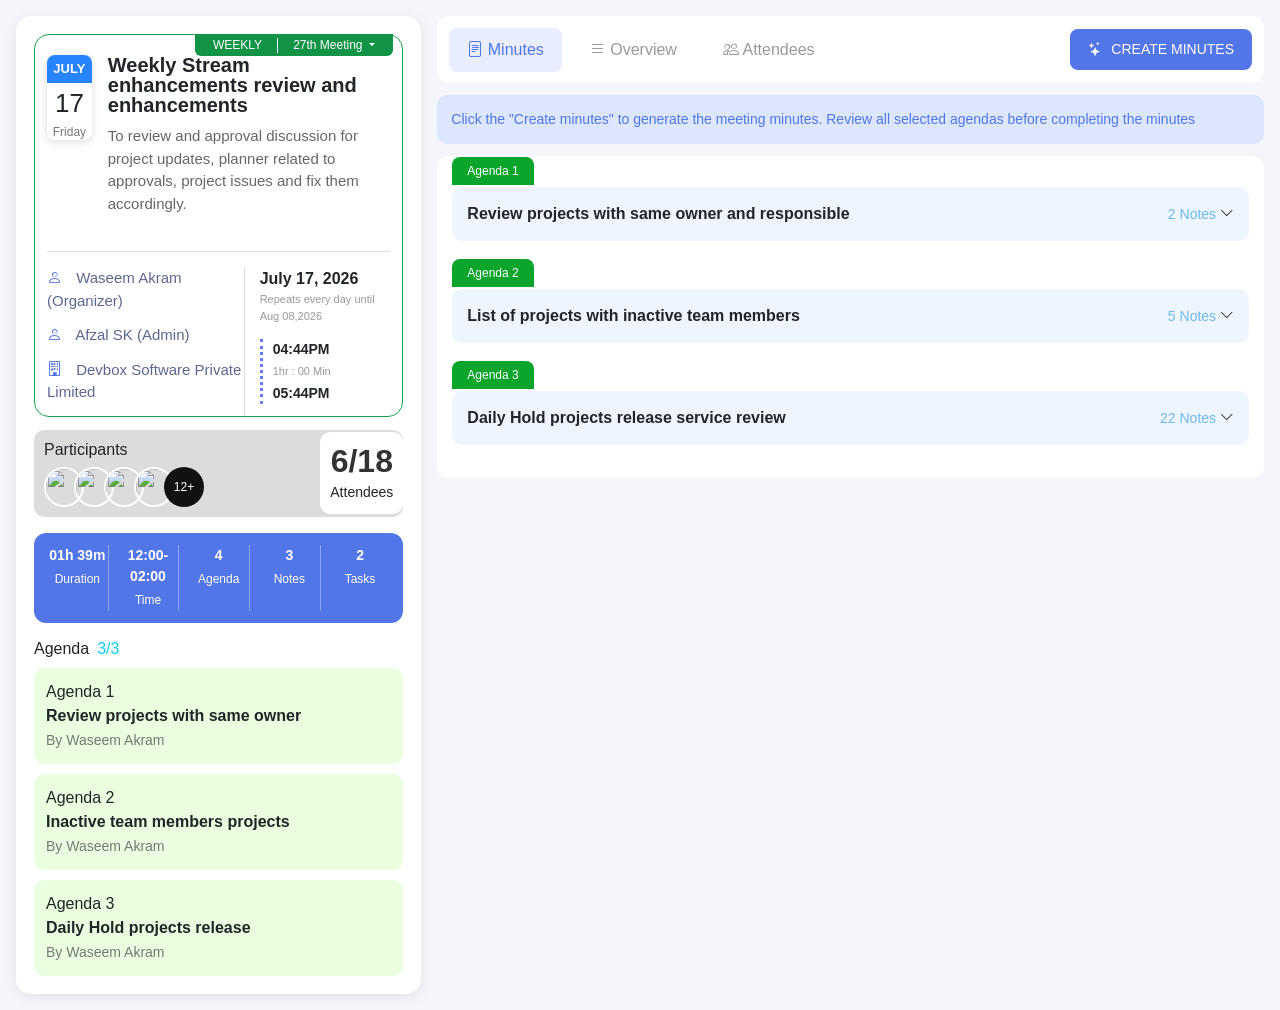
==== devbox/index.html @ 5df0abc2 "Add files via upload" ====
<!doctype html>
<html lang="en">
  <head>
    <meta charset="UTF-8" />
    <meta name="viewport" content="width=device-width, initial-scale=1.0" />

    <title>Meeting Minutes Dashboard</title>

    <!-- Bootstrap -->
    <link
      href="https://cdn.jsdelivr.net/npm/bootstrap@5.3.3/dist/css/bootstrap.min.css"
      rel="stylesheet"
    />

    <!-- Bootstrap Icons -->
    <link
      href="https://cdn.jsdelivr.net/npm/bootstrap-icons@1.11.3/font/bootstrap-icons.css"
      rel="stylesheet"
    />

    <link rel="stylesheet" href="style.css" />
  </head>

  <body>
    <div class="container-fluid p-3">
      <div class="row g-3">
        <!-- ================= LEFT SIDE ================= -->

        <div class="col-lg-4">
          <div class="main-card">
            <!-- Meeting Header -->

            <div class="meeting-card">

  <div class="meeting-top">
    <div class="meeting-tabs">
      <span>WEEKLY</span>
      <i></i>
      <button class="btn btn-success btn-sm dropdown-toggle" data-bs-toggle="dropdown">
        27th Meeting
      </button>

      <ul class="dropdown-menu">
        <li><a class="dropdown-item">24th Meeting</a></li>
        <li><a class="dropdown-item">23rd Meeting</a></li>
        <li><a class="dropdown-item">22nd Meeting</a></li>
        <li><a class="dropdown-item">21st Meeting</a></li>
        <li><a class="dropdown-item">20th Meeting</a></li>
      </ul>
    </div>
  </div>


  <div class="meeting-header d-flex">

    <div class="date-box">
      <span>JULY</span>
      <h3>17</h3>
      <small>Friday</small>
    </div>


    <div class="meeting-content ms-3">

      <h5>
        <b>Weekly Stream enhancements review and enhancements</b>
      </h5>

      <p>
        To review and approval discussion for project updates,
        planner related to approvals, project issues and fix them accordingly.
      </p>

    </div>

  </div>


  <div class="meeting-footer">

    <div class="user-list">

      <p>
        <i class="bi bi-person"></i>
        Waseem Akram (Organizer)
      </p>

      <p>
        <i class="bi bi-person"></i>
        Afzal SK (Admin)
      </p>

      <p>
        <i class="bi bi-building"></i>
        Devbox Software Private Limited
      </p>

    </div>


    <div class="meeting-time">

      <b>July 17, 2026</b>
      <small>Repeats every day until Aug 08,2026</small>

      <div class="timeline">
        <strong>04:44PM</strong>
        <small>1hr : 00 Min</small>
        <strong>05:44PM</strong>
      </div>

    </div>

  </div>

</div>

            

            <!-- Participants -->

            <div class="participant-card">
              <div style="padding: 10px;">
                <h6>Participants</h6>

                <div class="avatars">
                  <img src="https://i.pravatar.cc/50?img=1" />

                  <img src="https://i.pravatar.cc/50?img=2" />

                  <img src="https://i.pravatar.cc/50?img=3" />

                  <img src="https://i.pravatar.cc/50?img=4" />

                  <span> 12+ </span>
                </div>
              </div>

              <div class="attendance">
                <h2>
                  <b>6/18</b>
                </h2>

                <small> Attendees </small>
              </div>
            </div>

            <!-- Stats -->

            <div class="stats mt-3" style="color: #fff">
              <div class="stat-item">
                <b> 01h 39m </b>
                <small> Duration </small>
              </div>

              <div class="stat-item">
                <b> 12:00-02:00 </b>
                <small> Time </small>
              </div>

              <div class="stat-item">
                <b> 4 </b>
                <small> Agenda </small>
              </div>

              <div class="stat-item">
                <b> 3 </b>
                <small> Notes </small>
              </div>

              <div class="stat-item">
                <b> 2 </b>
                <small> Tasks </small>
              </div>
            </div>

            <!-- Agenda List -->

            <h6 class="mt-3  g-2"> <span>Agenda</span><span class="text-info m-2">3/3</span></h6>

            <div class="agenda-mini">
              <span> Agenda 1 </span>

              <br />

              <b> Review projects with same owner </b>

              <br />

              <small> By Waseem Akram </small>
            </div>

            <div class="agenda-mini">
              <span> Agenda 2 </span>

              <br />

              <b> Inactive team members projects </b>

              <br />

              <small> By Waseem Akram </small>
            </div>

            <div class="agenda-mini">
              <span> Agenda 3 </span>

              <br />

              <b> Daily Hold projects release </b>

              <br />

              <small> By Waseem Akram </small>
            </div>
          </div>
        </div>

        <!-- ================= RIGHT SIDE ================= -->

        <div class="col-lg-8">
          <!-- TOP TABS SECTION -->

          <div class="top-section">
            <div class="top-bar">
              <ul class="nav nav-tabs">
                <li class="nav-item">
                  <button class="nav-link active">
                    <i class="bi bi-file-text"></i>

                    Minutes
                  </button>
                </li>

                <li class="nav-item">
                  <button class="nav-link">
                    <i class="bi bi-list"></i>

                    Overview
                  </button>
                </li>

                <li class="nav-item">
                  <button class="nav-link">
                    <i class="bi bi-people"></i>

                    Attendees
                  </button>
                </li>
              </ul>

              <button class="create-btn">
                <i class="bi bi-stars"></i>

                CREATE MINUTES
              </button>
            </div>
          </div>

          <!-- ALERT SECTION -->

          <div class="alert-section">
            <div class="alert-message">
              Click the "Create minutes" to generate the meeting minutes. Review
              all selected agendas before completing the minutes
            </div>
          </div>

          <!-- ACCORDION SECTION -->

          <div class="accordion-section" onclick="changeIcon(this)">
            <div class="agenda-item">
              <div class="agenda-title mt-3" onclick="toggleAgenda(1)">
                <span> Agenda 1 </span>
                <b> Review projects with same owner and responsible </b>
                <small style="color:#6eb8f1"> 2 Notes <i class="bi bi-chevron-down text-dark"></i> </small>
              </div>

              <div id="content1" class="agenda-content">
                <div class="comment">
                  <img src="https://i.pravatar.cc/50?img=5" />
                  <div>
                    <b> Mirza Hussain Baig </b>
                    <small> Team Leader • 2 mins </small>
                    <p>
                      How likely are you to recommend our company to your
                      friends and family?
                    </p>
                  </div>
                </div>

                <div class="comment blue">
                  <img src="https://randomuser.me/api/portraits/men/32.jpg" />
                  <div>
                    <b> John Doe </b>
                    <small> IOS Developer • 4 mins </small>
                    <p>
                      Not all people can afford to pay for content immediately
                      after creating their website.
                    </p>
                  </div>
                </div>
              </div>
            </div>

            <div class="agenda-item" onclick="changeIcon(this)">
              <div class="agenda-title mt-5" onclick="toggleAgenda(2)">
                <span> Agenda 2 </span>
                <b> List of projects with inactive team members </b>
                <small style="color:#6eb8f1">5 Notes <i class="bi bi-chevron-down text-dark"></i> </small>
              </div>
              <div id="content2" class="agenda-content">
                <div class="comment">
                  <img src="https://picsum.photos/400/250?random=13" />
                  <div>
                    <b> Venkat </b>
                    <small> Web Developer • 6 mins </small>
                    <p>Project discussion completed successfully.</p>
                  </div>
                </div>
              </div>
            </div>

            <div class="agenda-item" onclick="changeIcon(this)">
              <div class="agenda-title mt-5" onclick="toggleAgenda(3)">
                <span> Agenda 3 </span>
                <b> Daily Hold projects release service review </b>
                <small style="color:#6eb8f1">
                  22 Notes
                  <i class="bi bi-chevron-down text-dark"></i>
                </small>
              </div>
              <div id="content3" class="agenda-content">
                <div class="comment">
                  <img src="https://i.pravatar.cc/50?img=7" />
                  <div>
                    <b> Ramesh </b>
                    <small> AI Developer • 6 mins </small>
                    <p>Project discussion completed successfully.</p>
                  </div>
                </div>
              </div>
            </div>
          </div>
        </div>
      </div>
    </div>
    <script src="https://cdn.jsdelivr.net/npm/bootstrap@5.3.3/dist/js/bootstrap.bundle.min.js"></script>
    <script src="script.js"></script>
  </body>
</html>
---- devbox/style.css ----
* {
    box-sizing: border-box;
}

body {
    background: #f4f6fb;
    font-family: Arial, sans-serif;
}

/* LEFT CARD */

.main-card {
    background: #fff;
    border-radius: 15px;
    padding: 18px;
    box-shadow: 0 3px 15px rgba(0, 0, 0, 0.08);
}

/* DATE BOX */

.meeting-card {
    border: 1px solid #16a34a;
    border-radius: 15px;
    padding: 20px 12px 0;
    position: relative;
    background: #fff;
}

/* green top bar */
.meeting-tabs {
    position: absolute;
    top: -1px;
    left: 160px;
    background: #129447;
    color: white;
    height: 22px;
    padding: 0 18px;
    border-radius: 0 0 6px 6px;
    display: flex;
    align-items: center;
    gap: 15px;
    font-size: 12px;
}


.meeting-tabs i {
    height: 15px;
    width: 1px;
    background: #fff;
}

.meeting-tabs button {
    background: transparent;
    border: 0;
    font-size: 12px;
    padding: 0;
}

/* date */
.date-box {
    width: 130px;
    height: 85px;
    border-radius: 8px;
    text-align: center;
    overflow: hidden;
    box-shadow: 0 2px 8px #ddd;
    background: white;
}

.date-box span {
    display: block;
    background: #2684ff;
    color: white;
    padding: 4px;
    font-size: 13px;
    font-weight: bold;
}

.date-box h3 {
    margin: 5px 0 0;
    font-size: 26px;
}

.date-box small {
    color: #777;
    font-size: 12px;
}

.meeting-content h5 {
    margin: 0;
    font-size: 20px;
    line-height: 20px;
}

.meeting-content p {
    color: #666;
    margin-top: 10px;
    font-size: 15px;
}

/* bottom section */
.meeting-footer {
    border-top: 1px solid #ddd;
    margin-top: 20px;
    padding-top: 15px;

    display: flex;
    justify-content: space-between;
}

.user-list p {
    margin-bottom: 12px;
    color: #5d6790;
    font-size: 15px;
}

.user-list i {
    color: #5275e8;
    margin-right: 10px;
}

.meeting-time {
    width: 180px;
    border-left: 1px solid #ddd;
    padding-left: 15px;
}

.meeting-time small {
    display: block;
    color: #999;
    font-size: 11px;
}

.timeline {
    margin-top: 15px;
    border-left: 3px dotted #667cff;
    padding-left: 10px;
    display: flex;
    flex-direction: column;
    gap: 3px;
}

.timeline strong {
    font-size: 14px;
}

/* PARTICIPANTS */

.participant-card {
    display: flex;
    justify-content: space-between;
    align-items: center;
    border-radius: 10px;
    margin-top: 13px;
    background: gainsboro;
}

.avatars {
    display: flex;
    align-items: center;
}

.avatars img {
    width: 40px;
    height: 40px;
    border-radius: 50%;
    border: 2px solid white;
    margin-left: -10px;
}

.avatars img:first-child {
    margin-left: 0;
}

.avatars span {
    background: #111;
    color: #fff;
    width: 40px;
    height: 40px;
    border-radius: 50%;
    display: flex;
    align-items: center;
    justify-content: center;
    font-size: 12px;
    margin-left: -10px;
}

.attendance {
    padding: 10px;
    text-align: center;
    background-color: #fff;
    border-radius: 10px;
}

.attendance h2 {
    margin: 0;
    color: #333;
}

/* STATS */

.stats {
    display: flex;
    gap: 8px;
    background: #5275e8;
    padding: 12px;
    border-radius: 12px;
}

.stat-item {
    flex: 1;
    text-align: center;
    position: relative;
}

.stat-item:not(:last-child)::after {
    content: "";
    position: absolute;
    right: 0;
    top: 0;
    height: 100%;
    width: 1px;
    background: rgba(255, 255, 255, 0.35);
}

.stats b {
    display: block;
    font-size: 14px;
}

.stats small {
    color: #fff;
    font-size: 12px;
}

/* LEFT AGENDA */

.agenda-mini {
    background: #eaffdf;
    padding: 12px;
    border-radius: 10px;
    margin-top: 10px;
}

.agenda-mini small {
    color: #777;
}

/* RIGHT TOP SECTION */

.top-section {
    background: #fff;
    padding: 12px;
    border-radius: 12px;
    margin-bottom: 12px;
}

.top-bar {
    display: flex;
    justify-content: space-between;
    align-items: center;
}

.nav-tabs {
    border: none;
    gap: 10px;
}

.nav-tabs .nav-link {
    border: none;
    color: #999;
    padding: 10px 18px;
    border-radius: 8px;
}

.nav-tabs .nav-link.active {
    background: #e8edff;
    color: #5275e8;
    font-weight: 500;
}

.create-btn {
    background: #5275e8;
    border: none;
    color: white;
    padding: 10px 18px;
    border-radius: 8px;
    font-size: 14px;
}

.create-btn i {
    margin-right: 5px;
}

/* ALERT */

.alert-section {
    margin-bottom: 12px;
}

.alert-message {
    background: #dce6ff;
    color: #5275e8;
    padding: 14px;
    border-radius: 10px;
    font-size: 14px;
}

/* ACCORDION SECTION */

.accordion-section {
    background: #fff;
    padding: 15px;
    border-radius: 12px;
}

.agenda-item {
    margin-bottom: 18px;
}

.agenda-title {
    position: relative;
    background: #eef5ff;
    padding: 15px 15px 15px;
    border-radius: 10px;
    cursor: pointer;
    display: flex;
    justify-content: space-between;
    align-items: center;
    gap: 10px;
}

/* GREEN AGENDA LABEL */

.agenda-title span {
    position: absolute;
    top: -30px;
    left: 0;

    background: #0ca52c;
    color: white;

    padding: 5px 15px;

    border-radius: 8px 8px 0 0;

    font-size: 12px;
}

.agenda-content {
    display: none;
    padding: 15px;
}

/* COMMENTS */

.comment {
    display: flex;
    gap: 15px;
    background: #fff4f4;
    padding: 15px;
    border-radius: 10px;
    margin-bottom: 10px;
}

.comment.blue {
    background: #f1f5ff;
}

.comment img {
    width: 45px;
    height: 45px;
    border-radius: 50%;
}

.comment small {
    display: block;
    color: #888;
}

.comment p {
    margin-top: 8px;
}

/* MOBILE */

@media (max-width: 768px) {
    .top-bar {
        /* flex-direction: column; */
        gap: 15px;
        align-items: stretch;
    }

    .stats {
        flex-wrap: wrap;
    }

    .stats div {
        min-width: 18%;
    }

    .agenda-title {
        flex-direction: column;
        align-items: flex-start;
    }
}
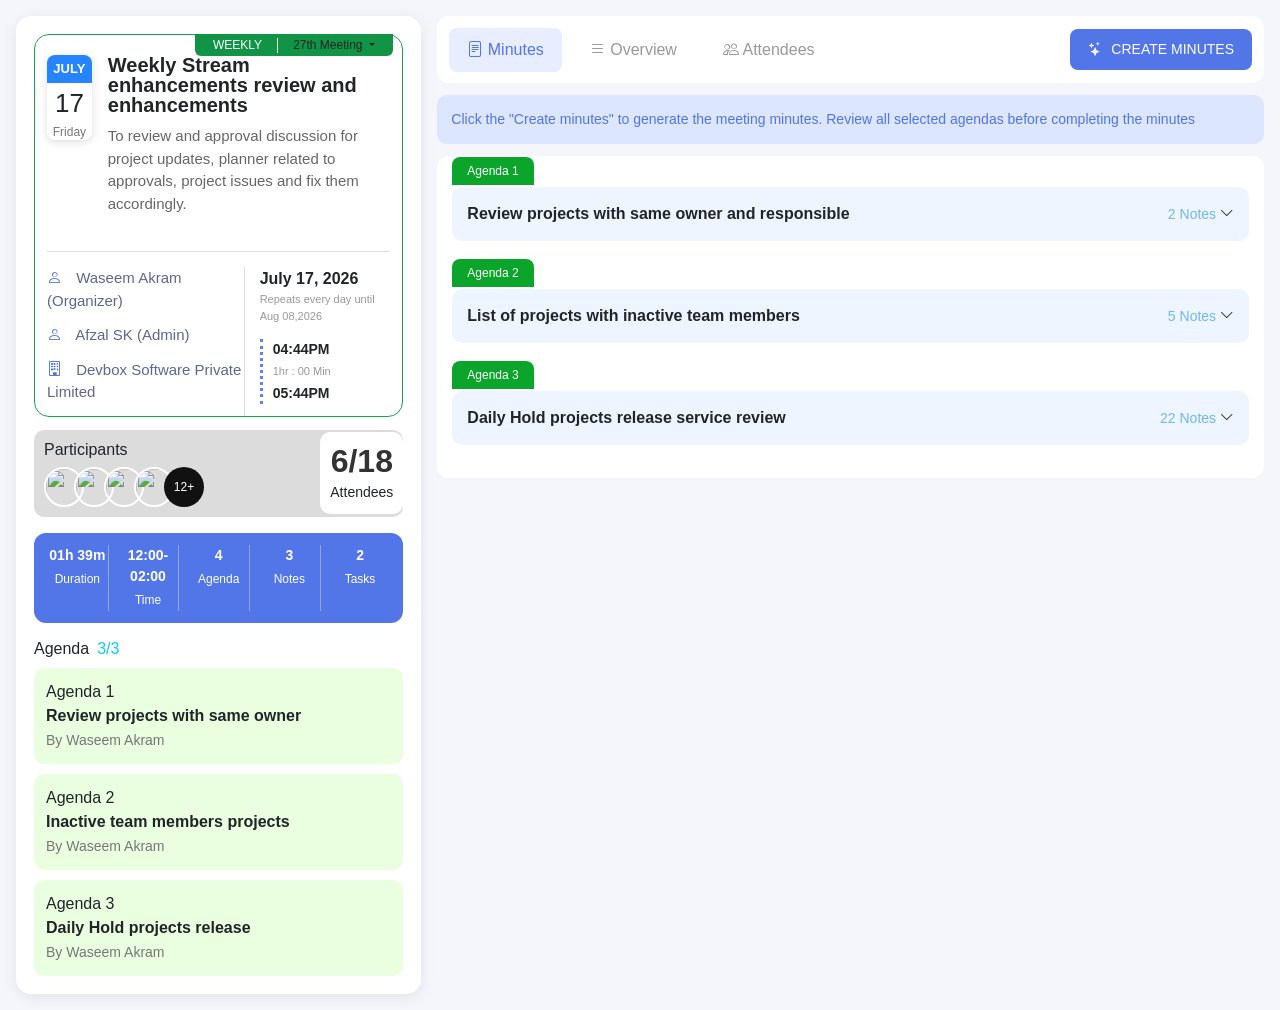
==== commit e03ba483: "Update index.html" ====
--- a/devbox/index.html
+++ b/devbox/index.html
@@ -32,23 +32,28 @@
 
             <div class="meeting-card">
 
-  <div class="meeting-top">
-    <div class="meeting-tabs">
-      <span>WEEKLY</span>
-      <i></i>
-      <button class="btn btn-success btn-sm dropdown-toggle" data-bs-toggle="dropdown">
-        27th Meeting
-      </button>
-
-      <ul class="dropdown-menu">
-        <li><a class="dropdown-item">24th Meeting</a></li>
-        <li><a class="dropdown-item">23rd Meeting</a></li>
-        <li><a class="dropdown-item">22nd Meeting</a></li>
-        <li><a class="dropdown-item">21st Meeting</a></li>
-        <li><a class="dropdown-item">20th Meeting</a></li>
-      </ul>
-    </div>
-  </div>
+ <div class="meeting-top">
+    <div class="meeting-tabs dropdown">
+        <span>WEEKLY</span>
+        <i></i>
+
+        <button id="meetingBtn"
+                class="btn dropdown-toggle"
+                type="button"
+                data-bs-toggle="dropdown"
+                aria-expanded="false">
+            27th Meeting
+        </button>
+
+        <ul class="dropdown-menu">
+            <li><a class="dropdown-item" href="#">24th Meeting</a></li>
+            <li><a class="dropdown-item" href="#">23rd Meeting</a></li>
+            <li><a class="dropdown-item" href="#">22nd Meeting</a></li>
+            <li><a class="dropdown-item" href="#">21st Meeting</a></li>
+            <li><a class="dropdown-item" href="#">20th Meeting</a></li>
+        </ul>
+    </div>
+</div>
 
 
   <div class="meeting-header d-flex">
--- a/devbox/style.css
+++ b/devbox/style.css
@@ -55,6 +55,11 @@
     font-size: 12px;
     padding: 0;
 }
+@media (max-width: 426px) {
+    .meeting-tabs {
+        left: 158px;
+    }
+}
 
 /* date */
 .date-box {
@@ -403,4 +408,4 @@
         flex-direction: column;
         align-items: flex-start;
     }
-}+}
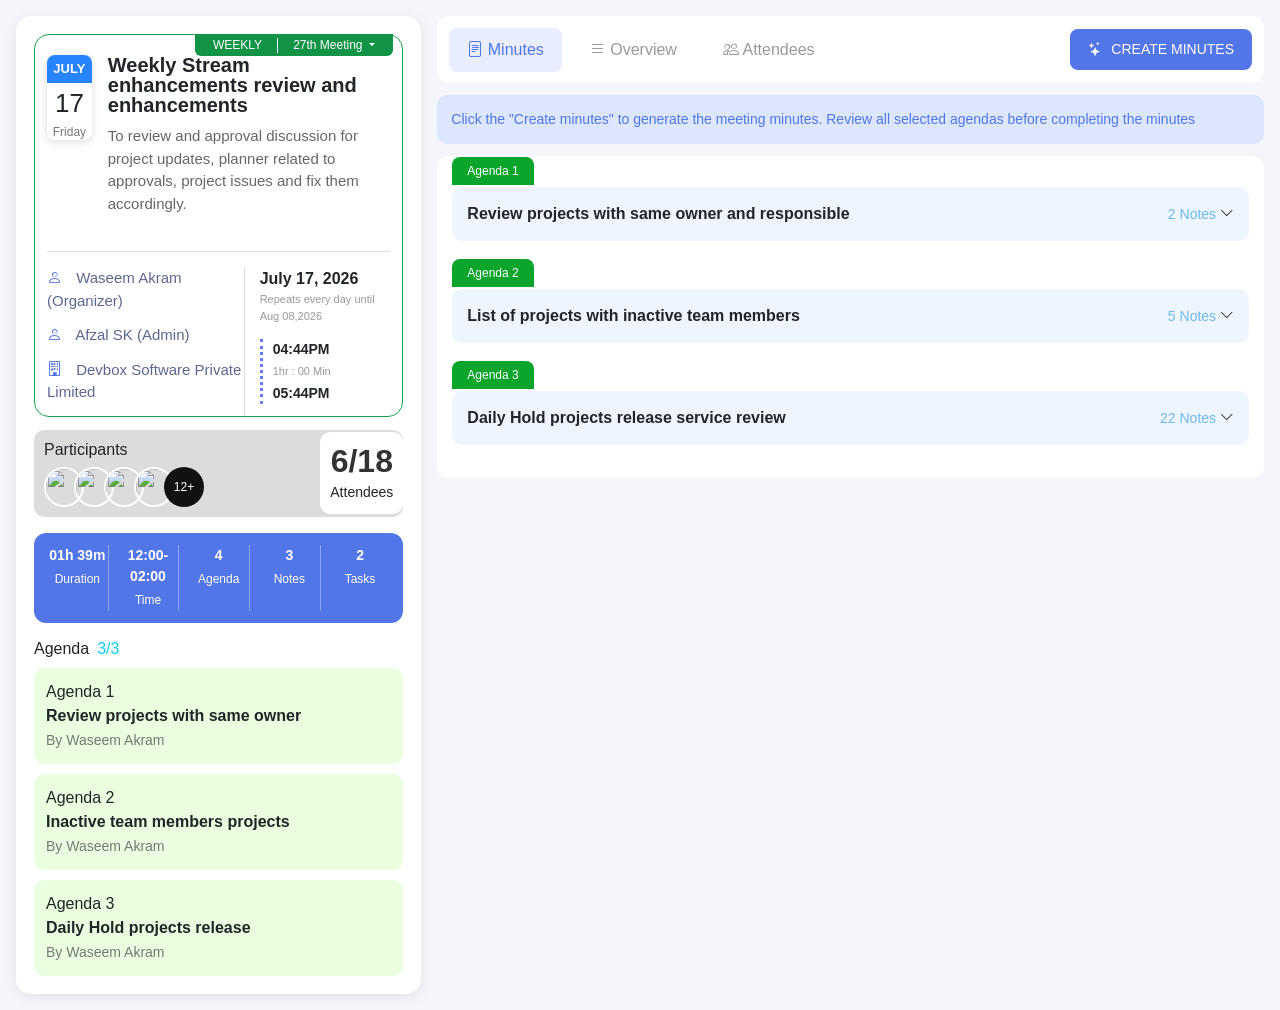
==== commit 106f916e: "Update index.html" ====
--- a/devbox/index.html
+++ b/devbox/index.html
@@ -38,7 +38,7 @@
         <i></i>
 
         <button id="meetingBtn"
-                class="btn dropdown-toggle"
+                class="btn dropdown-toggle text-white"
                 type="button"
                 data-bs-toggle="dropdown"
                 aria-expanded="false">
--- a/devbox/style.css
+++ b/devbox/style.css
@@ -55,6 +55,23 @@
     font-size: 12px;
     padding: 0;
 }
+.dropdown-menu {
+    margin-top: 6px;
+    min-width: 130px;
+    padding: 5px 0;
+    border-radius: 5px;
+    box-shadow: 0 3px 10px rgba(0,0,0,.15);
+}
+
+.dropdown-item {
+    font-size: 12px;
+    padding: 6px 12px;
+}
+
+.dropdown-item:hover {
+    background: #129447;
+    color: #fff;
+}
 @media (max-width: 426px) {
     .meeting-tabs {
         left: 158px;
